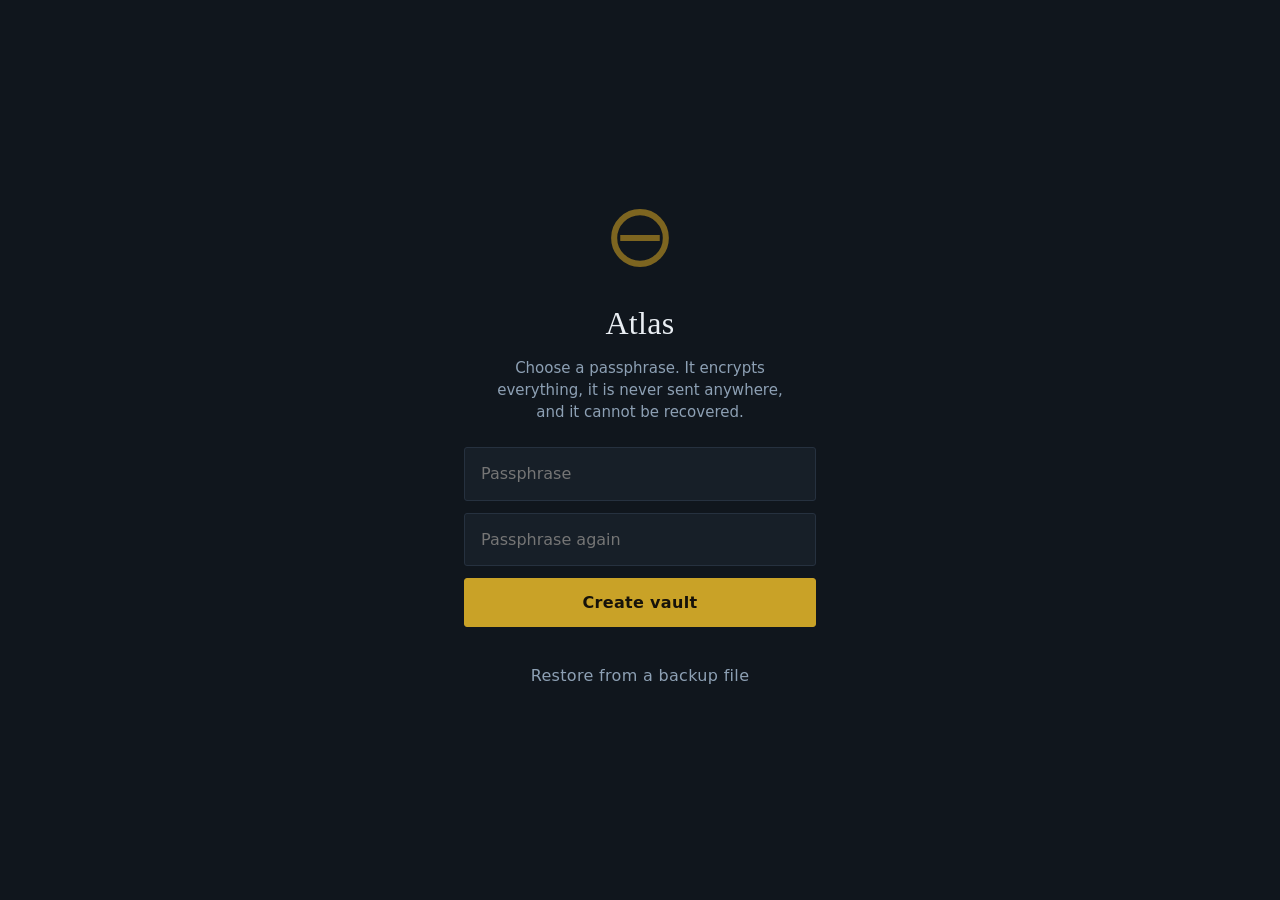
==== index.html @ a7f15293 "Add files via upload" ====
<!DOCTYPE html>
<html lang="en">
<head>
<meta charset="utf-8">
<meta name="viewport" content="width=device-width, initial-scale=1, viewport-fit=cover">
<!-- Content Security Policy is a load-bearing security control here, not
     boilerplate. The only place this page may send data is the Anthropic API.
     'self' script-src with no 'unsafe-inline' means an injected <script> or
     inline handler cannot run, which is what protects the in-memory key. -->
<meta http-equiv="Content-Security-Policy" content="default-src 'none'; script-src 'self'; style-src 'self'; img-src 'self' data: blob:; connect-src 'self' https://api.anthropic.com; manifest-src 'self'; base-uri 'none'; form-action 'none'; frame-ancestors 'none'">
<meta name="referrer" content="no-referrer">
<title>Atlas</title>
<meta name="theme-color" content="#10161D">
<meta name="apple-mobile-web-app-capable" content="yes">
<meta name="apple-mobile-web-app-status-bar-style" content="black-translucent">
<meta name="apple-mobile-web-app-title" content="Atlas">
<link rel="manifest" href="./manifest.webmanifest">
<link rel="apple-touch-icon" href="./apple-touch-icon.png">
<link rel="icon" href="./icon-192.png">
<link rel="stylesheet" href="./app.css">
</head>
<body>

<!-- ========== lock / setup ========== -->
<section class="gate" id="gate">
  <svg class="seal gate-seal" id="gateSeal" viewBox="0 0 100 100" aria-hidden="true">
    <circle cx="50" cy="50" r="34"></circle>
    <line x1="24" y1="50" x2="76" y2="50"></line>
  </svg>
  <h1 class="gate-title">Atlas</h1>
  <p class="gate-sub" id="gateSub">Everything you record stays encrypted on this device.</p>

  <div class="gate-form">
    <label class="hidden" for="pass">Passphrase</label>
    <input class="field" id="pass" type="password" inputmode="text" autocomplete="current-password"
           autocapitalize="off" spellcheck="false" placeholder="Passphrase">
    <input class="field hidden" id="pass2" type="password" autocomplete="new-password"
           autocapitalize="off" spellcheck="false" placeholder="Passphrase again">
    <button class="btn btn-primary" id="gateGo">Unlock</button>
    <p class="note" id="gateNote"></p>
    <button class="btn btn-quiet hidden" id="gateRestore">Restore from a backup file</button>
    <input class="hidden" id="restoreFile" type="file" accept=".json,application/json">
  </div>
</section>

<!-- ========== app ========== -->
<header class="bar hidden" id="bar">
  <svg class="seal bar-seal is-open" viewBox="0 0 100 100" aria-hidden="true">
    <circle cx="50" cy="50" r="34"></circle>
    <line x1="24" y1="50" x2="76" y2="50"></line>
  </svg>
  <h1 class="wordmark">ATLAS</h1>
  <button class="bar-btn" id="settingsBtn" aria-label="Settings">settings</button>
  <button class="bar-btn" id="lockBtn" aria-label="Lock now">lock</button>
</header>

<main class="log hidden" id="log" aria-live="polite"></main>
<p class="working hidden" id="working">thinking…</p>

<form class="composer hidden" id="composer">
  <button class="icon-btn" id="cameraBtn" type="button" aria-label="Scan a document">
    <svg width="20" height="20" viewBox="0 0 24 24" fill="none" stroke="currentColor" stroke-width="1.6" aria-hidden="true">
      <path d="M3 8.5A2.5 2.5 0 0 1 5.5 6h1.7l1.1-1.8h6.4L15.8 6h1.7A2.5 2.5 0 0 1 20 8.5v8A2.5 2.5 0 0 1 17.5 19h-12A2.5 2.5 0 0 1 3 16.5z"/>
      <circle cx="11.5" cy="12.5" r="3.4"/>
    </svg>
  </button>
  <input class="hidden" id="scanFile" type="file" accept="image/*" capture="environment">
  <textarea class="composer-input" id="input" rows="1" placeholder="owed · spent 12.50 coffee · help"
            autocapitalize="sentences" autocomplete="off"></textarea>
  <button class="icon-btn icon-btn-send" id="send" type="submit" aria-label="Send">
    <svg width="20" height="20" viewBox="0 0 24 24" fill="none" stroke="currentColor" stroke-width="1.8" aria-hidden="true">
      <path d="M5 12h13M12 5l7 7-7 7"/>
    </svg>
  </button>
</form>

<!-- ========== settings ========== -->
<section class="sheet hidden" id="sheet">
  <header class="bar">
    <h1 class="wordmark">SETTINGS</h1>
    <button class="bar-btn" id="sheetClose" aria-label="Close settings">done</button>
  </header>
  <div class="sheet-body">

    <div class="group">
      <p class="group-title">This device</p>
      <div class="stat"><span>Encryption</span><span class="stat-value stat-good">AES-256-GCM · PBKDF2 600k</span></div>
      <div class="stat"><span>Records stored</span><span class="stat-value" id="statRecords">—</span></div>
      <div class="stat"><span>Storage kept by Safari</span><span class="stat-value" id="statPersist">—</span></div>
      <div class="stat"><span>Last backup</span><span class="stat-value" id="statBackup">never</span></div>
    </div>

    <div class="group">
      <p class="group-title">Backup — your only copy</p>
      <p class="note">Safari is allowed to clear local storage. A backup is encrypted with your passphrase, so it is safe to keep in Files or iCloud.</p>
      <div class="group-row">
        <button class="btn" id="exportBtn">Save a backup</button>
        <button class="btn" id="importBtn">Restore</button>
      </div>
      <input class="hidden" id="importFile" type="file" accept=".json,application/json">
    </div>

    <div class="group">
      <p class="group-title">Claude — optional</p>
      <p class="note" id="keyNote">Atlas works without this. Add an API key and you can write in plain sentences instead of shorthand. A Claude Pro subscription does not include API access; the key comes from console.anthropic.com and is billed separately.</p>
      <label class="hidden" for="apiKey">Anthropic API key</label>
      <input class="field field-mono" id="apiKey" type="password" autocomplete="off"
             autocapitalize="off" spellcheck="false" placeholder="sk-ant-…">
      <label class="hidden" for="model">Model</label>
      <input class="field field-mono" id="model" type="text" autocapitalize="off" spellcheck="false" placeholder="claude-sonnet-5">
      <div class="stat"><span>Tokens this session</span><span class="stat-value" id="statTokens">0</span></div>
      <div class="stat"><span>From cache</span><span class="stat-value" id="statCache">—</span></div>
    </div>

    <div class="group">
      <p class="group-title">Preferences</p>
      <label class="hidden" for="currency">Currency</label>
      <input class="field" id="currency" type="text" autocapitalize="characters" spellcheck="false" placeholder="SGD">
      <label class="hidden" for="autolock">Lock after (minutes in the background)</label>
      <input class="field field-mono" id="autolock" type="number" min="0" max="120" step="1" placeholder="5">
      <p class="note">0 locks the moment you leave the app.</p>
      <button class="btn" id="saveSettings">Save preferences</button>
    </div>

    <div class="group">
      <p class="group-title">Danger</p>
      <p class="note">Erasing is immediate and cannot be undone. Without a backup and its passphrase, the data is gone.</p>
      <button class="btn btn-danger" id="eraseBtn">Erase everything on this device</button>
    </div>

  </div>
</section>

<script type="module" src="./app.js"></script>
</body>
</html>
---- app.css ----
/* Atlas — a passbook, not a chat app.
 *
 * Direction: a bank passbook rendered for a dark room. Amounts belong in a
 * right-aligned monospace column joined to their label by a leader rule, the way
 * a printed statement does it, because that is the one gesture that makes a
 * ledger legible at a glance. Colour is almost absent: brass for the seal and
 * for anything you must decide, jade for money coming to you, crimson for money
 * leaving. Everything else is ink and rule.
 *
 * Type is entirely system faces, which is a security property as much as an
 * aesthetic one: no font request leaves the device. On iOS that gives New York
 * for display, SF for body and SF Mono for figures — three genuinely different
 * voices for free.
 */

:root {
  --ink: #10161d;
  --paper: #171f28;
  --raise: #1e2833;
  --line: #26313f;
  --line-soft: #1d2632;
  --text: #e9eef3;
  --muted: #8da0b4;
  --faint: #5d6f83;
  --brass: #c9a227;
  --brass-dim: #7d6520;
  --jade: #5eb39b;
  --crimson: #c25a6b;

  --display: ui-serif, "New York", Georgia, "Times New Roman", serif;
  --body: -apple-system, BlinkMacSystemFont, "Segoe UI", system-ui, sans-serif;
  --mono: ui-monospace, "SF Mono", SFMono-Regular, Menlo, monospace;

  --pad: 1.125rem;
  --radius: 3px;
  --tap: 44px;
}

* { box-sizing: border-box; }

html, body {
  margin: 0;
  height: 100%;
  background: var(--ink);
  color: var(--text);
  font-family: var(--body);
  font-size: 16px;
  line-height: 1.45;
  -webkit-text-size-adjust: 100%;
  overscroll-behavior-y: none;
}

body { display: flex; flex-direction: column; }

button, input, textarea, select {
  font: inherit;
  color: inherit;
  background: none;
  border: none;
}

button { cursor: pointer; }

:focus-visible {
  outline: 2px solid var(--brass);
  outline-offset: 2px;
}

.hidden { display: none !important; }

/* ---------- the seal: brass ring with the ledger rule through it ---------- */
.seal { display: block; }
.seal circle { fill: none; stroke: var(--brass-dim); stroke-width: 8; }
.seal line { stroke: var(--brass-dim); stroke-width: 8; }
.seal.is-open circle, .seal.is-open line { stroke: var(--brass); }

/* ---------- lock screen ---------- */
.gate {
  flex: 1;
  display: flex;
  flex-direction: column;
  justify-content: center;
  align-items: center;
  gap: 1.5rem;
  padding: 2rem var(--pad) calc(2rem + env(safe-area-inset-bottom));
  text-align: center;
}

.gate-seal { width: 76px; height: 76px; }

.gate-title {
  font-family: var(--display);
  font-size: 2rem;
  font-weight: 500;
  letter-spacing: 0.01em;
  margin: 0;
}

.gate-sub {
  color: var(--muted);
  font-size: 0.9375rem;
  max-width: 30ch;
  margin: -0.75rem 0 0;
}

.gate-form { width: 100%; max-width: 22rem; display: flex; flex-direction: column; gap: 0.75rem; }

.field {
  width: 100%;
  padding: 0.875rem 1rem;
  background: var(--paper);
  border: 1px solid var(--line);
  border-radius: var(--radius);
  min-height: var(--tap);
}

.field:focus { border-color: var(--brass-dim); }

.field-mono { font-family: var(--mono); font-size: 0.875rem; }

.btn {
  min-height: var(--tap);
  padding: 0.75rem 1.25rem;
  border: 1px solid var(--line);
  border-radius: var(--radius);
  background: var(--raise);
  letter-spacing: 0.02em;
}

.btn:active { background: var(--paper); }

.btn-primary {
  background: var(--brass);
  border-color: var(--brass);
  color: #16120a;
  font-weight: 600;
}

.btn-primary:active { background: var(--brass-dim); }

.btn-quiet { background: none; border-color: transparent; color: var(--muted); }

.btn-danger { color: var(--crimson); border-color: var(--line); }

.note {
  font-size: 0.8125rem;
  color: var(--faint);
  margin: 0;
  max-width: 32ch;
}

.note-warn { color: var(--brass); }
.note-bad { color: var(--crimson); }

/* ---------- app chrome ---------- */
.bar {
  display: flex;
  align-items: center;
  gap: 0.75rem;
  padding: calc(env(safe-area-inset-top) + 0.625rem) var(--pad) 0.625rem;
  border-bottom: 1px solid var(--line-soft);
  background: var(--ink);
  position: sticky;
  top: 0;
  z-index: 5;
}

.bar-seal { width: 20px; height: 20px; flex: none; }

.wordmark {
  font-family: var(--display);
  font-size: 1.0625rem;
  letter-spacing: 0.04em;
  margin: 0;
  flex: 1;
  font-weight: 500;
}

.bar-btn {
  min-width: var(--tap);
  min-height: var(--tap);
  display: grid;
  place-items: center;
  color: var(--muted);
  font-size: 0.8125rem;
  letter-spacing: 0.04em;
  text-transform: lowercase;
}

/* ---------- transcript ---------- */
.log {
  flex: 1;
  overflow-y: auto;
  -webkit-overflow-scrolling: touch;
  padding: var(--pad) var(--pad) 0.5rem;
  display: flex;
  flex-direction: column;
  gap: 0.875rem;
}

.said {
  align-self: flex-end;
  max-width: 85%;
  padding: 0.5rem 0.8125rem;
  background: var(--raise);
  border: 1px solid var(--line);
  border-radius: var(--radius);
  font-size: 0.9375rem;
}

.card {
  background: var(--paper);
  border: 1px solid var(--line);
  border-left: 2px solid var(--line);
  border-radius: var(--radius);
  padding: 0.875rem 1rem 1rem;
}

.card-local { border-left-color: var(--brass-dim); }
.card-model { border-left-color: var(--line); }
.card-bad { border-left-color: var(--crimson); }

.card-eyebrow {
  font-family: var(--mono);
  font-size: 0.625rem;
  letter-spacing: 0.14em;
  text-transform: uppercase;
  color: var(--faint);
  margin: 0 0 0.5rem;
}

.card-title {
  font-family: var(--display);
  font-size: 1.0625rem;
  font-weight: 500;
  margin: 0;
}

/* the passbook total */
.total {
  font-family: var(--mono);
  font-variant-numeric: tabular-nums;
  font-size: 1.75rem;
  letter-spacing: -0.02em;
  margin: 0.375rem 0 0.125rem;
}

.total-label {
  font-family: var(--mono);
  font-size: 0.625rem;
  letter-spacing: 0.14em;
  text-transform: uppercase;
  color: var(--faint);
  margin: 0 0 0.75rem;
}

/* the signature: label, leader rule, tabular figure */
.rows { margin: 0.75rem 0 0; padding: 0; list-style: none; }

.row {
  display: flex;
  align-items: baseline;
  gap: 0.5rem;
  padding: 0.1875rem 0;
  font-size: 0.9375rem;
}

.row-label { color: var(--text); }

.row-fill {
  flex: 1 1 auto;
  min-width: 1rem;
  border-bottom: 1px dotted var(--line);
  transform: translateY(-0.3rem);
}

.row-value {
  font-family: var(--mono);
  font-variant-numeric: tabular-nums;
  font-size: 0.875rem;
  color: var(--muted);
  white-space: nowrap;
}

.card-footer {
  margin: 0.875rem 0 0;
  padding-top: 0.625rem;
  border-top: 1px solid var(--line-soft);
  font-size: 0.8125rem;
  color: var(--muted);
}

.prose { margin: 0; font-size: 0.9375rem; white-space: pre-wrap; }
.prose strong { color: var(--brass); font-weight: 600; }
.prose em { color: var(--muted); font-style: normal; font-family: var(--mono); font-size: 0.75rem; letter-spacing: 0.1em; text-transform: uppercase; }

/* ---------- confirmation ---------- */
.confirm { border-left-color: var(--brass); }

.confirm-list {
  margin: 0.625rem 0 0.875rem;
  padding: 0;
  list-style: none;
  font-family: var(--mono);
  font-size: 0.75rem;
  color: var(--muted);
  display: flex;
  flex-direction: column;
  gap: 0.375rem;
}

.confirm-list li { overflow-wrap: anywhere; }

.confirm-actions { display: flex; gap: 0.5rem; }
.confirm-actions .btn { flex: 1; }

/* ---------- composer ---------- */
.composer {
  display: flex;
  align-items: flex-end;
  gap: 0.5rem;
  padding: 0.625rem var(--pad) calc(0.625rem + env(safe-area-inset-bottom));
  border-top: 1px solid var(--line-soft);
  background: var(--ink);
}

.composer-input {
  flex: 1;
  resize: none;
  max-height: 7.5rem;
  padding: 0.6875rem 0.875rem;
  background: var(--paper);
  border: 1px solid var(--line);
  border-radius: var(--radius);
  font-size: 1rem;
}

.composer-input:focus { border-color: var(--brass-dim); }

.icon-btn {
  min-width: var(--tap);
  min-height: var(--tap);
  display: grid;
  place-items: center;
  border: 1px solid var(--line);
  border-radius: var(--radius);
  background: var(--raise);
  color: var(--muted);
}

.icon-btn-send { background: var(--brass); border-color: var(--brass); color: #16120a; }
.icon-btn:disabled { opacity: 0.4; }

.working {
  font-family: var(--mono);
  font-size: 0.6875rem;
  letter-spacing: 0.12em;
  text-transform: uppercase;
  color: var(--faint);
  padding: 0 var(--pad) 0.5rem;
}

/* ---------- settings sheet ---------- */
.sheet {
  position: fixed;
  inset: 0;
  z-index: 20;
  background: var(--ink);
  display: flex;
  flex-direction: column;
}

.sheet-body {
  flex: 1;
  overflow-y: auto;
  padding: var(--pad) var(--pad) calc(2rem + env(safe-area-inset-bottom));
  display: flex;
  flex-direction: column;
  gap: 1.5rem;
}

.group { display: flex; flex-direction: column; gap: 0.5rem; }

.group-title {
  font-family: var(--mono);
  font-size: 0.625rem;
  letter-spacing: 0.14em;
  text-transform: uppercase;
  color: var(--faint);
  margin: 0;
}

.group-row { display: flex; gap: 0.5rem; }
.group-row .btn { flex: 1; }

.stat {
  display: flex;
  align-items: baseline;
  gap: 0.5rem;
  font-size: 0.875rem;
}

.stat-value {
  font-family: var(--mono);
  font-variant-numeric: tabular-nums;
  font-size: 0.8125rem;
  color: var(--muted);
  margin-left: auto;
}

.stat-good { color: var(--jade); }
.stat-bad { color: var(--crimson); }

.toast {
  position: fixed;
  left: 50%;
  bottom: calc(5.5rem + env(safe-area-inset-bottom));
  transform: translateX(-50%);
  z-index: 30;
  max-width: calc(100vw - 2rem);
  padding: 0.625rem 1rem;
  background: var(--raise);
  border: 1px solid var(--line);
  border-radius: var(--radius);
  font-size: 0.875rem;
  box-shadow: 0 8px 24px rgb(0 0 0 / 45%);
}

.toast-bad { border-color: var(--crimson); }

/* ---------- motion: one orchestrated moment, on unlock ---------- */
@keyframes rise {
  from { opacity: 0; transform: translateY(6px); }
  to { opacity: 1; transform: none; }
}

.rises { animation: rise 260ms cubic-bezier(0.2, 0.7, 0.3, 1) both; }

@media (prefers-reduced-motion: reduce) {
  .rises { animation: none; }
}
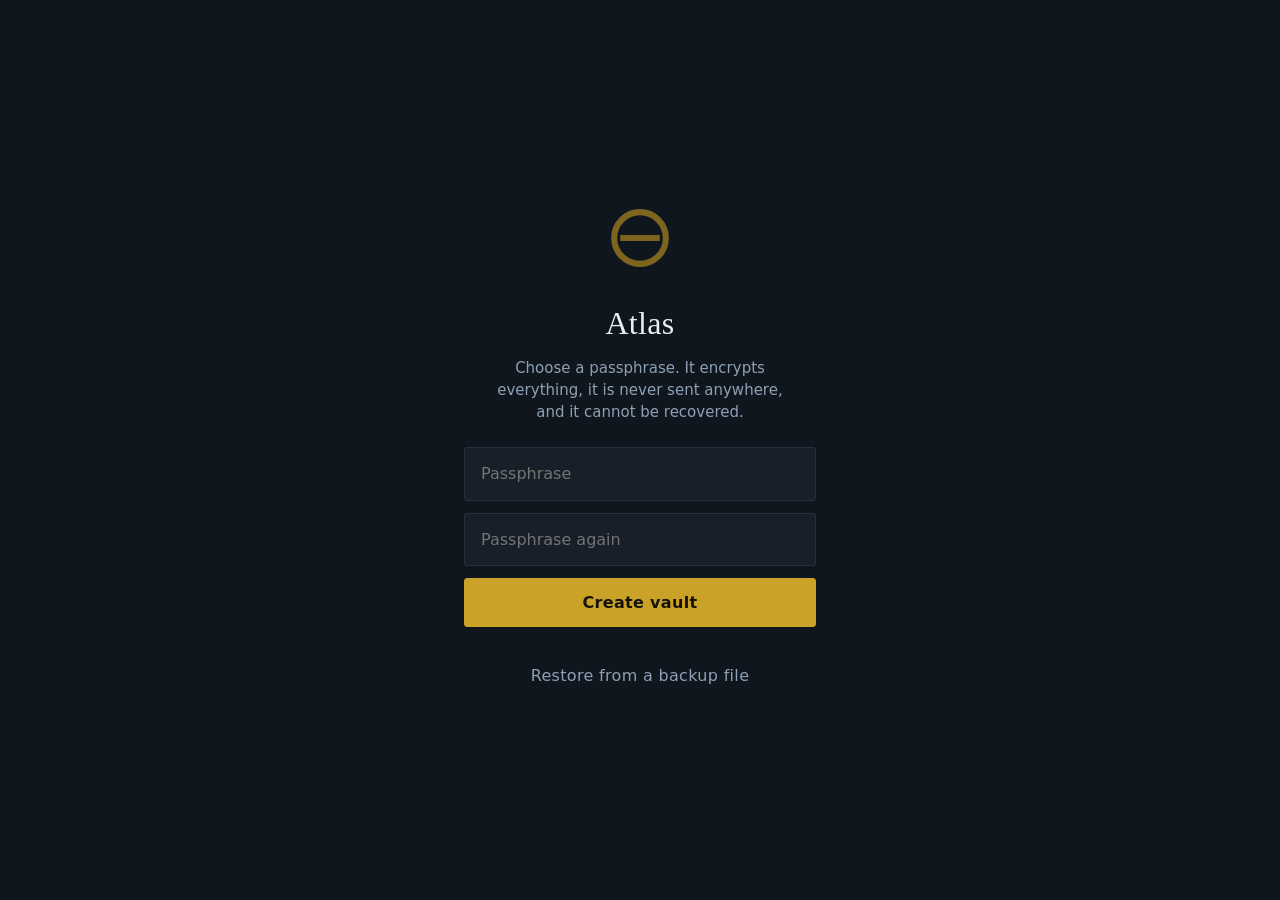
==== commit 99fa1ea4: "Add files via upload" ====
--- a/index.html
+++ b/index.html
@@ -50,6 +50,7 @@
     <line x1="24" y1="50" x2="76" y2="50"></line>
   </svg>
   <h1 class="wordmark">ATLAS</h1>
+  <button class="bar-btn" id="peopleBtn" aria-label="People">people</button>
   <button class="bar-btn" id="settingsBtn" aria-label="Settings">settings</button>
   <button class="bar-btn" id="lockBtn" aria-label="Lock now">lock</button>
 </header>
@@ -73,6 +74,48 @@
     </svg>
   </button>
 </form>
+
+<!-- ========== people ========== -->
+<section class="sheet hidden" id="peopleSheet">
+  <header class="bar">
+    <h1 class="wordmark">PEOPLE</h1>
+    <button class="bar-btn" id="peopleSplitBtn">split</button>
+    <button class="bar-btn" id="peopleClose" aria-label="Close people">done</button>
+  </header>
+  <div class="sheet-body">
+    <label class="hidden" for="peopleSearch">Search people</label>
+    <input class="field" id="peopleSearch" type="search" placeholder="Search by name, company or relationship"
+           autocapitalize="off" autocomplete="off">
+    <div id="peopleList"></div>
+    <div class="group">
+      <p class="group-title">Apple Contacts</p>
+      <p class="note">Safari gives web apps no access to your address book, so Atlas uses vCard files instead. Export yours from iCloud.com or the Shortcuts app, then bring it in here. Nothing is uploaded — the file is read on this device.</p>
+      <div class="group-row">
+        <button class="btn" id="vcfImportBtn">Import a .vcf</button>
+        <button class="btn" id="vcfExportBtn">Export all</button>
+      </div>
+      <input class="hidden" id="vcfFile" type="file" accept=".vcf,text/vcard,text/x-vcard">
+    </div>
+  </div>
+</section>
+
+<!-- ========== one person ========== -->
+<section class="sheet hidden" id="personSheet">
+  <header class="bar">
+    <h1 class="wordmark" id="personTitle">PERSON</h1>
+    <button class="bar-btn" id="personClose" aria-label="Back to people">done</button>
+  </header>
+  <div class="sheet-body" id="personBody"></div>
+</section>
+
+<!-- ========== split a bill ========== -->
+<section class="sheet hidden" id="splitSheet">
+  <header class="bar">
+    <h1 class="wordmark">SPLIT A BILL</h1>
+    <button class="bar-btn" id="splitClose" aria-label="Close split">done</button>
+  </header>
+  <div class="sheet-body" id="splitBody"></div>
+</section>
 
 <!-- ========== settings ========== -->
 <section class="sheet hidden" id="sheet">
--- a/app.css
+++ b/app.css
@@ -439,3 +439,109 @@
 @media (prefers-reduced-motion: reduce) {
   .rises { animation: none; }
 }
+
+/* ---------- people ---------- */
+/* The list is a ledger of relationships: name on the left, where you stand on
+ * the right, in the same tabular column the money always lives in. */
+.people-list {
+  display: flex;
+  flex-direction: column;
+  border-top: 1px solid var(--line-soft);
+}
+
+.person-row {
+  display: flex;
+  align-items: center;
+  gap: 0.75rem;
+  width: 100%;
+  min-height: var(--tap);
+  padding: 0.6875rem 0.25rem;
+  text-align: left;
+  border-bottom: 1px solid var(--line-soft);
+  background: none;
+}
+
+.person-row:active { background: var(--paper); }
+.person-row.is-on { background: var(--paper); box-shadow: inset 2px 0 0 var(--brass); }
+
+.person-row-main { display: flex; flex-direction: column; gap: 0.0625rem; min-width: 0; flex: 1; }
+
+.person-name {
+  font-family: var(--display);
+  font-size: 1.0625rem;
+  overflow: hidden;
+  text-overflow: ellipsis;
+  white-space: nowrap;
+}
+
+.person-sub {
+  font-size: 0.75rem;
+  color: var(--faint);
+  overflow: hidden;
+  text-overflow: ellipsis;
+  white-space: nowrap;
+}
+
+.person-net {
+  font-family: var(--mono);
+  font-variant-numeric: tabular-nums;
+  font-size: 0.75rem;
+  color: var(--faint);
+  white-space: nowrap;
+  text-align: right;
+}
+
+/* ---------- chips: the few iOS hooks a web app really has ---------- */
+.reach-row { display: flex; flex-wrap: wrap; gap: 0.5rem; }
+
+.chip {
+  display: inline-grid;
+  place-items: center;
+  min-height: 38px;
+  padding: 0 0.875rem;
+  border: 1px solid var(--line);
+  border-radius: 19px;
+  background: var(--raise);
+  color: var(--muted);
+  font-size: 0.8125rem;
+  text-decoration: none;
+  letter-spacing: 0.02em;
+}
+
+.chip:active { background: var(--paper); color: var(--text); }
+
+/* ---------- small inline forms inside cards ---------- */
+.inline-form { display: flex; align-items: center; gap: 0.5rem; margin-top: 0.75rem; }
+.inline-form .field { flex: 1; min-width: 0; }
+.inline-form .btn { flex: none; }
+
+.inline-label {
+  font-size: 0.875rem;
+  color: var(--muted);
+  flex: 1;
+  min-width: 0;
+  overflow: hidden;
+  text-overflow: ellipsis;
+  white-space: nowrap;
+}
+
+.check-row {
+  display: flex;
+  align-items: center;
+  gap: 0.625rem;
+  min-height: var(--tap);
+  font-size: 0.875rem;
+  color: var(--muted);
+}
+
+.check-row input { width: 22px; height: 22px; accent-color: var(--brass); }
+
+select.field {
+  appearance: none;
+  background-image: linear-gradient(45deg, transparent 50%, var(--muted) 50%),
+                    linear-gradient(135deg, var(--muted) 50%, transparent 50%);
+  background-position: calc(100% - 18px) calc(50% + 2px), calc(100% - 13px) calc(50% + 2px);
+  background-size: 5px 5px;
+  background-repeat: no-repeat;
+  padding-right: 2.25rem;
+}
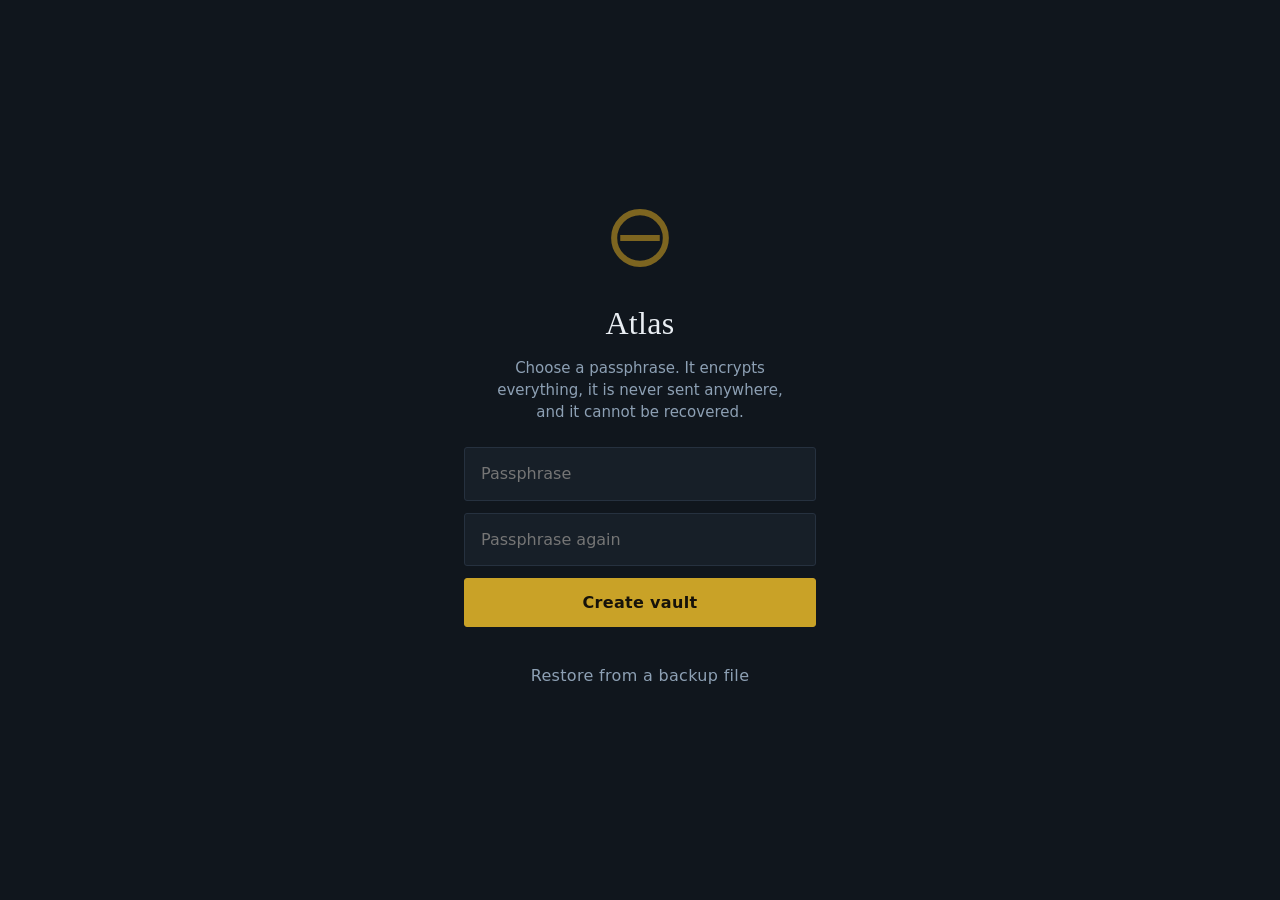
==== commit 5e449f32: "Add files via upload" ====
--- a/index.html
+++ b/index.html
@@ -50,10 +50,15 @@
     <line x1="24" y1="50" x2="76" y2="50"></line>
   </svg>
   <h1 class="wordmark">ATLAS</h1>
-  <button class="bar-btn" id="peopleBtn" aria-label="People">people</button>
   <button class="bar-btn" id="settingsBtn" aria-label="Settings">settings</button>
   <button class="bar-btn" id="lockBtn" aria-label="Lock now">lock</button>
 </header>
+
+<nav class="nav hidden" id="nav" aria-label="Sections">
+  <button class="chip" id="peopleBtn" type="button">People</button>
+  <button class="chip" id="historyBtn" type="button">History</button>
+  <button class="chip" id="agendaBtn" type="button">Calendar</button>
+</nav>
 
 <main class="log hidden" id="log" aria-live="polite"></main>
 <p class="working hidden" id="working">thinking…</p>
@@ -117,6 +122,24 @@
   <div class="sheet-body" id="splitBody"></div>
 </section>
 
+<!-- ========== transaction history ========== -->
+<section class="sheet hidden" id="historySheet">
+  <header class="bar">
+    <h1 class="wordmark">HISTORY</h1>
+    <button class="bar-btn" id="historyClose" aria-label="Close history">done</button>
+  </header>
+  <div class="sheet-body" id="historyBody"></div>
+</section>
+
+<!-- ========== calendar ========== -->
+<section class="sheet hidden" id="agendaSheet">
+  <header class="bar">
+    <h1 class="wordmark">CALENDAR</h1>
+    <button class="bar-btn" id="agendaClose" aria-label="Close calendar">done</button>
+  </header>
+  <div class="sheet-body" id="agendaBody"></div>
+</section>
+
 <!-- ========== settings ========== -->
 <section class="sheet hidden" id="sheet">
   <header class="bar">
--- a/app.css
+++ b/app.css
@@ -545,3 +545,101 @@
   background-repeat: no-repeat;
   padding-right: 2.25rem;
 }
+
+/* ---------- section nav ---------- */
+.nav {
+  display: flex;
+  gap: 0.5rem;
+  padding: 0.625rem var(--pad);
+  border-bottom: 1px solid var(--line-soft);
+  background: var(--ink);
+  overflow-x: auto;
+  -webkit-overflow-scrolling: touch;
+  scrollbar-width: none;
+}
+
+.nav::-webkit-scrollbar { display: none; }
+.nav .chip { flex: none; }
+
+.chip-row { display: flex; gap: 0.375rem; overflow-x: auto; padding-bottom: 0.125rem; scrollbar-width: none; }
+.chip-row::-webkit-scrollbar { display: none; }
+.chip-row .chip { flex: none; min-height: 34px; font-size: 0.75rem; }
+.chip.is-on { background: var(--brass); border-color: var(--brass); color: #16120a; }
+
+/* ---------- history / agenda entries ---------- */
+/* A statement, not a feed: month rules, then one line per movement with the
+   figure in the same tabular column money always occupies. */
+.month-head {
+  display: flex;
+  align-items: baseline;
+  gap: 0.5rem;
+  padding: 0 0 0.375rem;
+  border-bottom: 1px solid var(--line);
+}
+
+.month-name {
+  font-family: var(--display);
+  font-size: 1rem;
+  flex: 1;
+}
+
+.month-net {
+  font-family: var(--mono);
+  font-variant-numeric: tabular-nums;
+  font-size: 0.8125rem;
+  color: var(--muted);
+}
+
+.entry-list { display: flex; flex-direction: column; }
+
+.entry {
+  display: flex;
+  align-items: flex-start;
+  gap: 0.75rem;
+  padding: 0.625rem 0.125rem;
+  border-bottom: 1px solid var(--line-soft);
+}
+
+.entry-main { flex: 1; min-width: 0; display: flex; flex-direction: column; gap: 0.0625rem; }
+
+.entry-title {
+  font-size: 0.9375rem;
+  overflow: hidden;
+  text-overflow: ellipsis;
+  white-space: nowrap;
+}
+
+.entry-sub { font-size: 0.6875rem; color: var(--faint); font-family: var(--mono); }
+
+.entry-note {
+  font-size: 0.75rem;
+  color: var(--muted);
+  overflow: hidden;
+  text-overflow: ellipsis;
+  white-space: nowrap;
+}
+
+.entry-right { display: flex; flex-direction: column; align-items: flex-end; gap: 0.25rem; flex: none; }
+
+.entry-amount {
+  font-family: var(--mono);
+  font-variant-numeric: tabular-nums;
+  font-size: 0.875rem;
+  white-space: nowrap;
+}
+
+.entry-actions { display: flex; gap: 0.25rem; }
+
+.mini-btn {
+  font-family: var(--mono);
+  font-size: 0.625rem;
+  letter-spacing: 0.08em;
+  text-transform: uppercase;
+  color: var(--faint);
+  padding: 0.25rem 0.375rem;
+  border: 1px solid var(--line-soft);
+  border-radius: 2px;
+}
+
+.mini-btn:active { background: var(--paper); color: var(--text); }
+.mini-btn-danger { color: var(--crimson); }
